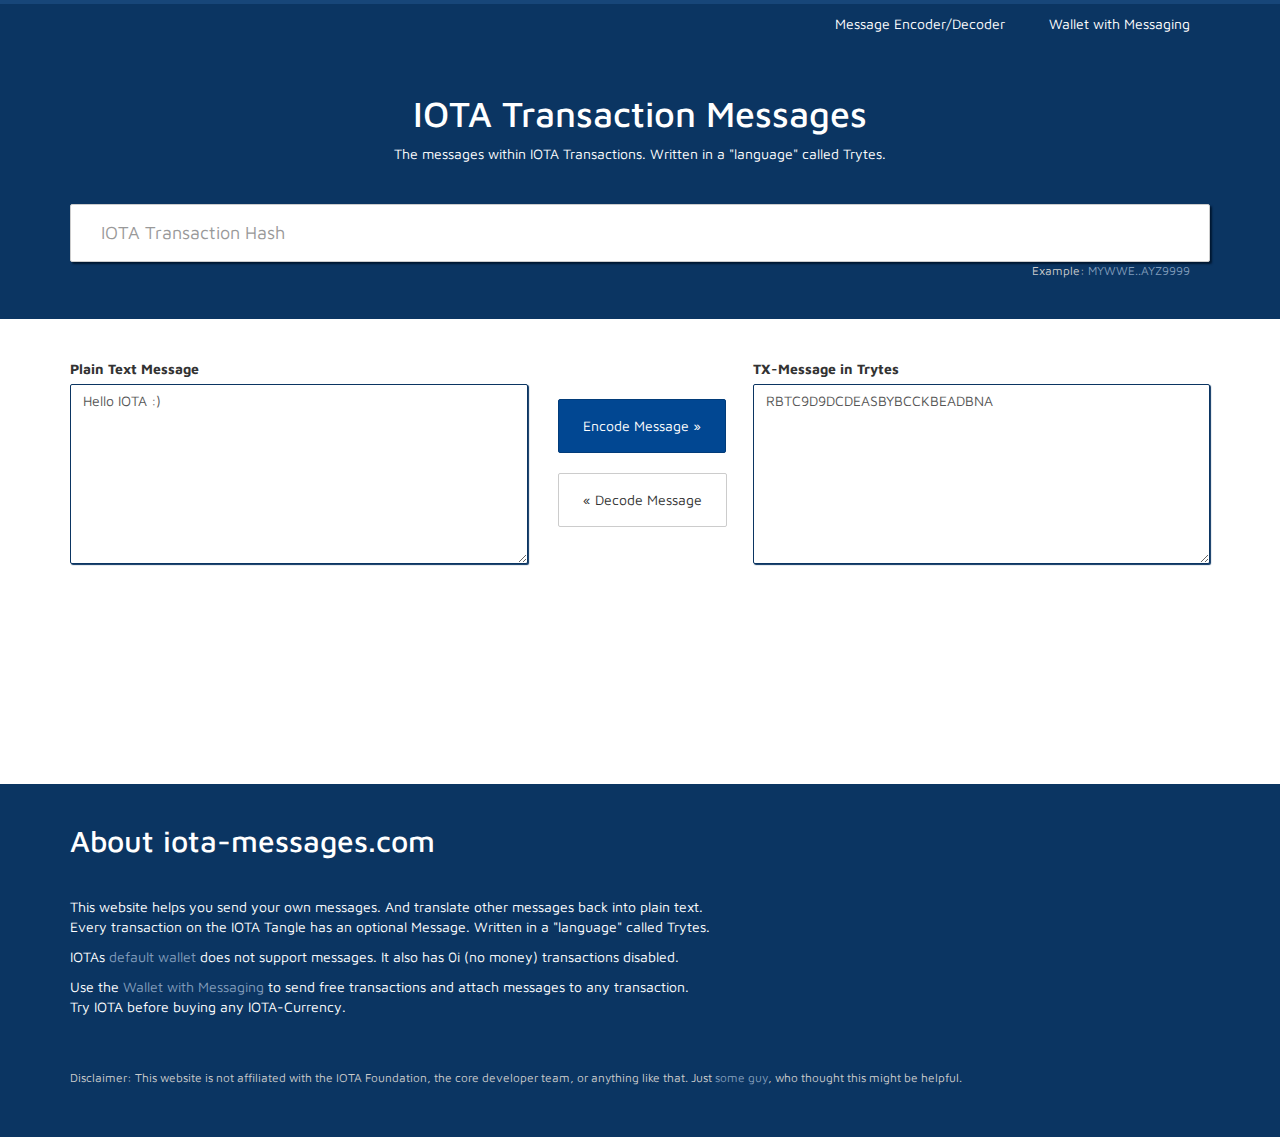
==== index.html @ 5a86f571 "First version" ====
<!doctype html>
<html>
    <head>
        <title>IOTA Messages</title>
        <link rel="stylesheet" href="lib/bootstrap/css/iota-messages-theme.min.css">
        <link rel="stylesheet" href="style.css">
        <link href="https://fonts.googleapis.com/css?family=Maven+Pro:400,500,700" rel="stylesheet" />
    </head>
    <body>
        <header>
            <div class="container">
                <div class="pull-right">
                    <a href="index.html">Message Encoder/Decoder</a>
                    <a href="message-wallet.html">Wallet with Messaging</a>
                </div>
            </div>
        </header>
        <section class="dark">
            <div class="container">
                <h1>IOTA Transaction Messages</h1>
                <p class="subtitle">The messages within IOTA Transactions. Written in a "language" called Trytes.</p>
                <form action="view.html" method="GET">
                    <input type="text" class="form-control search" placeholder="IOTA Transaction Hash" name="tx" id="txSearch">
                    <small style="display: block; padding: 0 20px; text-align:right;">
                    Example: <a href="view.html?tx=MYWWELRTIQRBHU9INRLDAJIQ9KUXHNDMVEUDIEFKQAU9A9ZMXBSSWCV9HFSTLRXEOXXLNKAOYYAYZ9999">MYWWE..AYZ9999</a>
                    </small>
                </form>
            </div>
        </section>

        <section class="light">
            <div class="container">
                <div class="row">
                    <div class="col-xs-12 col-sm-4 col-lg-5">
                        <label>Plain Text Message</label>
                        <textarea id="msgPlain" class="form-control" style="height: 180px">Hello IOTA :)</textarea>
                    </div>
                    <div class="col-xs-12 col-sm-4 col-lg-2">
                        <center>
                            <br><br>
                            <button class="btn btn-primary" onclick="encode()">Encode Message &raquo;</button>
                            <br><br>
                            <button class="btn btn-default" onclick="decode()">&laquo; Decode Message</button>
                            <br><br><br>
                        </center>
                    </div>
                    <div class="col-xs-12 col-sm-4 col-lg-5">
                        <label>TX-Message in Trytes</label>
                        <textarea id="msgTrytes" class="form-control" style="height: 180px; margin: 0 0 20px 0;"></textarea>
                    </div>
                </div>
                <div id="error" class="alert alert-danger" style="display:none; margin: 20px 0 0 0;"></div>
            </div>

            <div class="space160"></div>
        </section>

        <section class="dark">
            <div class="container">
                <h2>About iota-messages.com</h2>

                <p>
                    This website helps you send your own messages. And translate other messages back into plain text.
                    <br>
                    Every transaction on the IOTA Tangle has an optional Message. Written in a "language" called Trytes.
                </p>
                <p>
                    IOTAs <a href="https://github.com/iotaledger/wallet">default wallet</a> does not support messages. It also has 0i (no money) transactions disabled.
                </p>
                <p>
                    Use the <a href="message-wallet.html">Wallet with Messaging</a> to send free transactions and attach messages to any transaction.
                    <br>
                    Try IOTA before buying any IOTA-Currency.
                </p>

                <p>
                    <br><br>
                    <small>
                        Disclaimer: This website is not affiliated with the IOTA Foundation, the core developer team, or anything like that. Just <a href="https://github.com/julius">some guy</a>, who thought this might be helpful.
                    </small>
                </p>
            </div>
        </section>

        <script src="lib/jquery-3.2.1.min.js"></script>
        <script src="lib/lodash.min.js"></script>
        <script src="lib/bootstrap/js/bootstrap.min.js"></script>
        <script src="lib/iota.js"></script>
        <script>
            var iotaUtils = new IOTA().utils;
            var iotaValid = new IOTA().valid;
            
            function encode() {
                $("#error").hide();
                var trytes = iotaUtils.toTrytes($("#msgPlain").val());
                $("#msgTrytes").val(trytes);

                if (trytes.length > 2187) {
                    showError("ATTENTION: Your message is too long to fit into a IOTA-Transaction.");
                }
            }

            function decode() {
                $("#error").hide();
                var trytes = $("#msgTrytes").val();
                if (trytes.length % 2 !== 0) {
                    trytes = trytes + "9";
                }

                if (!iotaValid.isTrytes(trytes)) {
                    return showError("Invalid TX-Message. Characters must all be trytes (A-Z and 9).");
                }

                var msg = _.trim(iotaUtils.fromTrytes(trytes).replace(/\0/g, ""));
                $("#msgPlain").val(msg);
            }

            function showError(msg) {
                $("#error").text(msg).show();
            }

            encode();
        
        </script>
    </body>
</html>
---- style.css ----
h1 {
    text-align: center;
    margin: 10px 0 10px;
}
p.subtitle {
    text-align: center;
    margin: 0 0 40px 0;
}

h2 {
    margin: 0 0 40px 0;
}
h4 {
    margin: 0 0 40px 0;
}

input[type=text].form-control.search {
    padding: 28px 30px;
    font-size: 18px;
}

header {
    padding: 0 0 0;
    background: #0b3562;
    color: white;
    line-height: 40px;
    border-top: solid 4px #174679;
}
header a {
    display: inline-block;
    padding: 0 20px;
    color: white;
    text-decoration: none;
}
header a:hover {
    background: #174679;
    color: white;
    text-decoration: none;
    border-bottom-left-radius: 2px;
    border-bottom-right-radius: 2px;
    box-shadow: 0 1px 1px #042447;
}
section {
    padding: 40px 0;
}
section.dark {
    background: #0b3562;
    color: white;
}
section.light-gray {
    background: #DDD;
}
section.dark .form-control {
    box-shadow: 2px 2px 2px #011831;
}
.space160 {
    height: 160px;
}
section.light .form-control {
    box-shadow: 1px 1px 1px #0b3562;
    border-color: #0b3562;
}
section.dark small {
    color: #CCC;
}
section.dark small a {
    color: #829dbb;
}
section.dark a {
    color: #829dbb;
}

#screencast {
    padding: 0;
}
#screencast img {
    box-shadow: 0 0 10px #444;
    border-radius: 2px;
    /*border: solid 2px #0b3562;*/
    /*border-top: solid 40px #111;
    border-bottom: solid 40px #111;*/
}

.panel {
    border-radius: 2px;
}
.alert {
    border-radius: 2px;
    font-weight: bold;
    border-width: 2px;
}

.btn {
    border-radius: 2px;
    padding: 16px 24px;
}

.form-control {
    border-radius: 2px;
    box-shadow: none;
}

pre#msgPlainText {
    border: 0;
    background: transparent;
    font-size: inherit;
    line-height: inherit;
    font-family: inherit;
}


/** Loading. SRC: https://projects.lukehaas.me/css-loaders/ **/
#stepLoading {
    overflow: hidden;
}
.loader,
.loader:after {
  border-radius: 50%;
  width: 10em;
  height: 10em;
}
.loader {
  margin: 60px auto;
  font-size: 10px;
  position: relative;
  text-indent: -9999em;
  border-top: 1.1em solid rgba(1,71,146, 0.2);
  border-right: 1.1em solid rgba(1,71,146, 0.2);
  border-bottom: 1.1em solid rgba(1,71,146, 0.2);
  border-left: 1.1em solid #014792;
  -webkit-transform: translateZ(0);
  -ms-transform: translateZ(0);
  transform: translateZ(0);
  -webkit-animation: load8 1.1s infinite linear;
  animation: load8 1.1s infinite linear;
}
@-webkit-keyframes load8 {
  0% {
    -webkit-transform: rotate(0deg);
    transform: rotate(0deg);
  }
  100% {
    -webkit-transform: rotate(360deg);
    transform: rotate(360deg);
  }
}
@keyframes load8 {
  0% {
    -webkit-transform: rotate(0deg);
    transform: rotate(0deg);
  }
  100% {
    -webkit-transform: rotate(360deg);
    transform: rotate(360deg);
  }
}
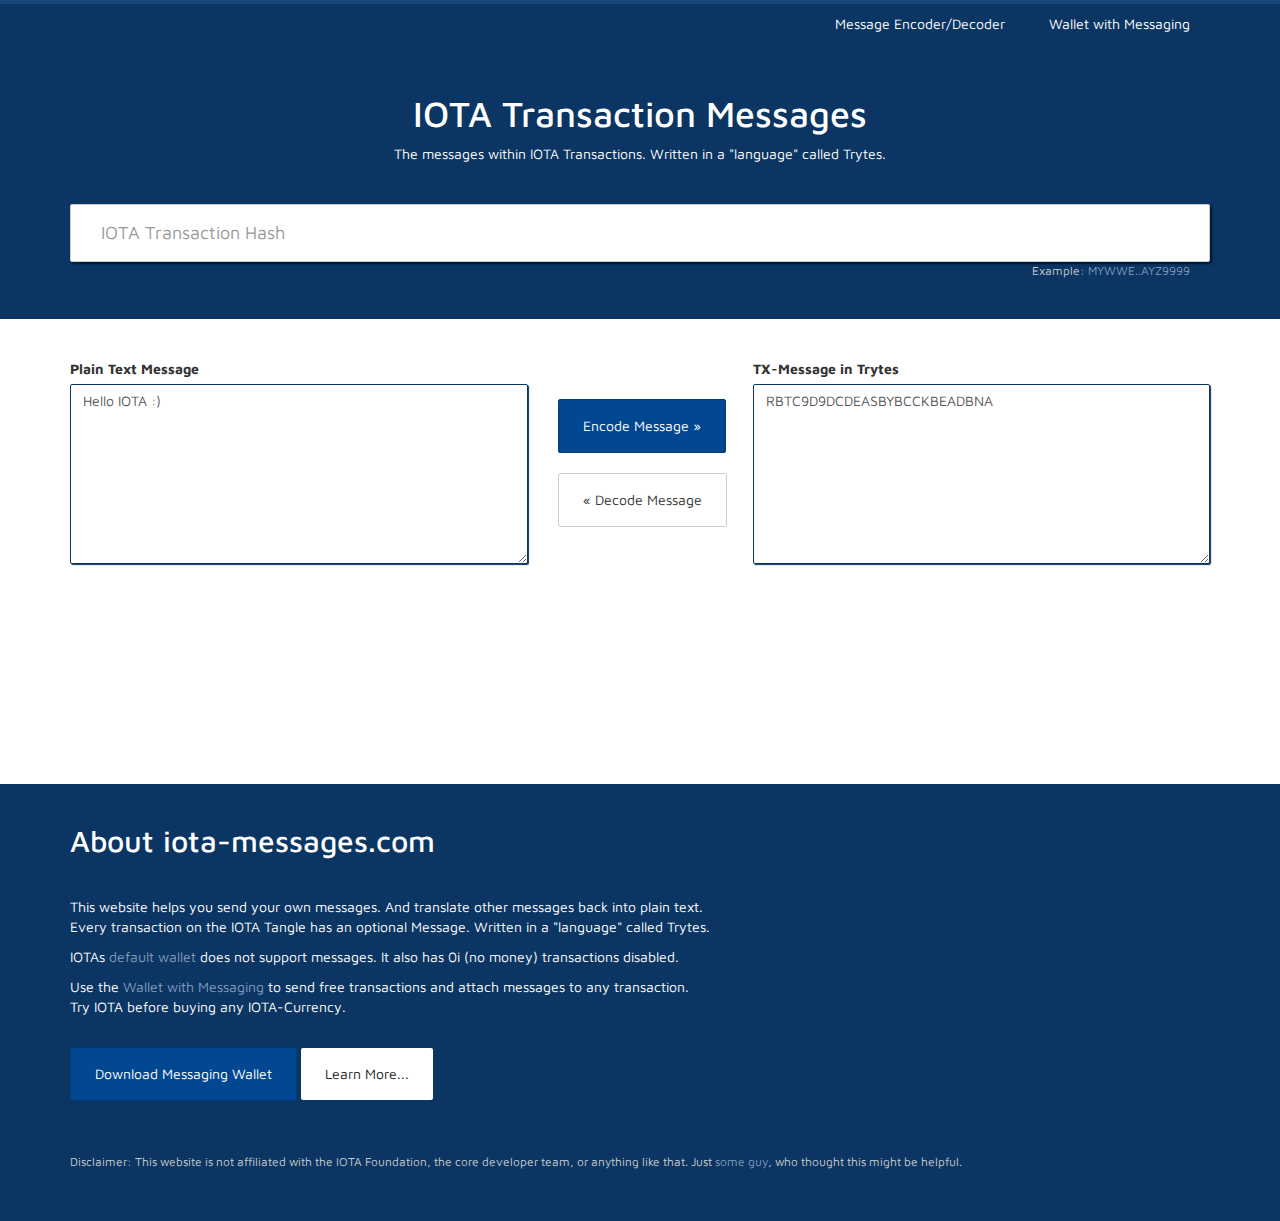
==== commit 30d98405: "Wallet release" ====
--- a/index.html
+++ b/index.html
@@ -74,6 +74,12 @@
                 </p>
 
                 <p>
+                    <br>
+                    <a href="https://github.com/julius/wallet/releases/tag/v2.5.4-i0+msg" target="_blank" class="btn btn-primary">Download Messaging Wallet</a>
+                    <a href="message-wallet.html" class="btn btn-default">Learn More...</a>
+                </p>
+
+                <p>
                     <br><br>
                     <small>
                         Disclaimer: This website is not affiliated with the IOTA Foundation, the core developer team, or anything like that. Just <a href="https://github.com/julius">some guy</a>, who thought this might be helpful.
--- a/style.css
+++ b/style.css
@@ -68,6 +68,13 @@
 }
 section.dark a {
     color: #829dbb;
+}
+section.dark a.btn.btn-primary {
+    color: white;
+}
+section.dark a.btn.btn-default {
+    color: #222;
+    border: 0;
 }
 
 #screencast {
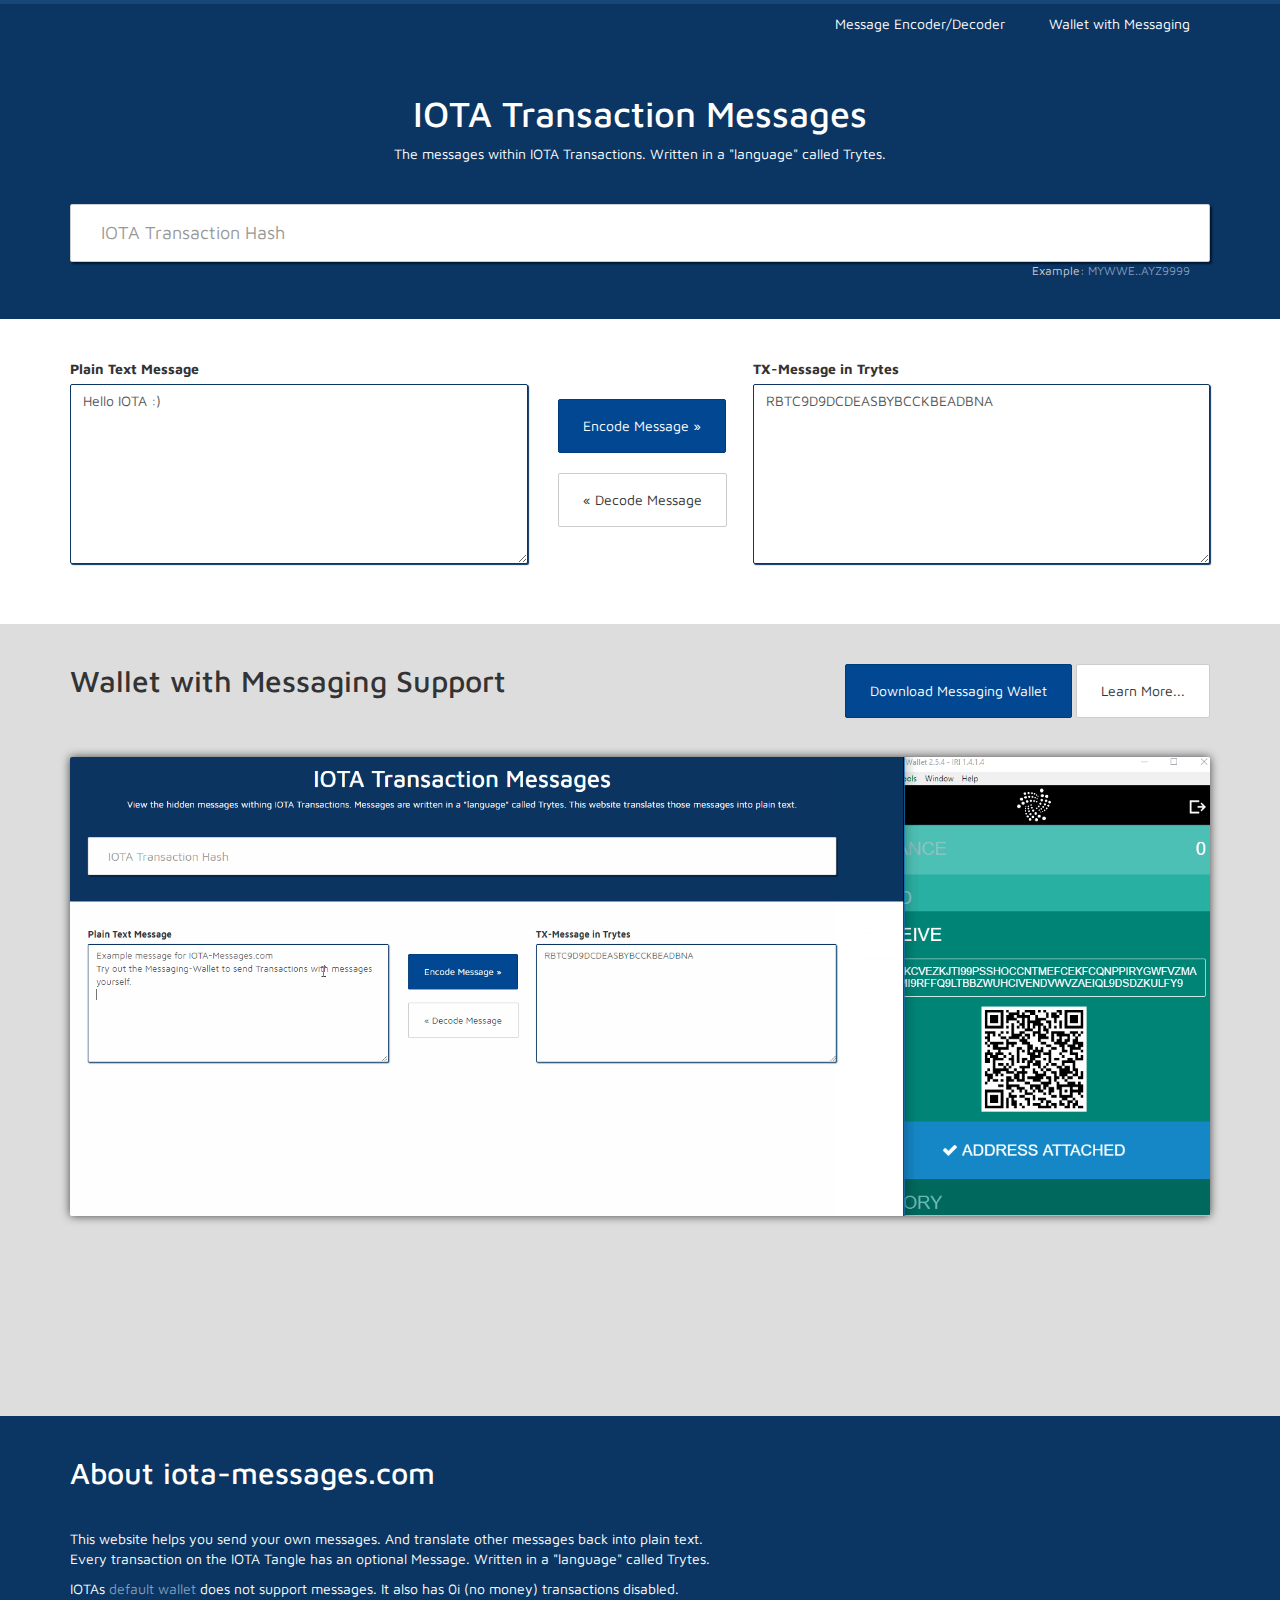
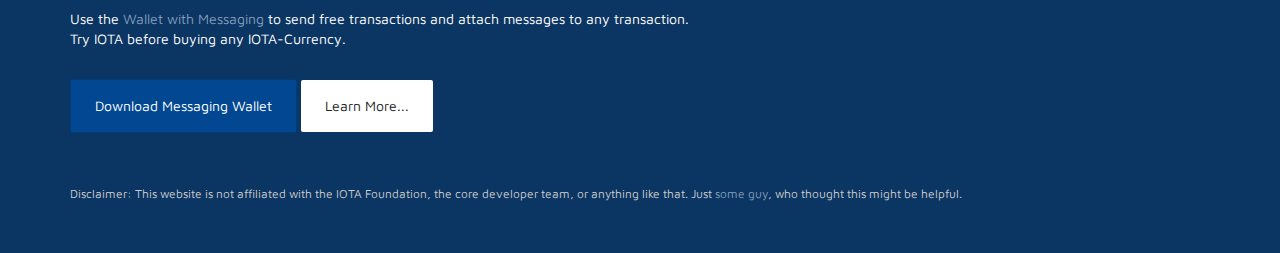
==== commit 6a9ecd4b: "Promote Wallet better" ====
--- a/index.html
+++ b/index.html
@@ -50,6 +50,26 @@
                     </div>
                 </div>
                 <div id="error" class="alert alert-danger" style="display:none; margin: 20px 0 0 0;"></div>
+            </div>
+        </section>
+
+        <section class="light-gray">
+            <div class="container">
+                <div class="row">
+                    <div class="col-xs-12 col-sm-7">
+                        <h2>Wallet with Messaging Support</h2>
+                        <br>
+                    </div>
+                    <div class="col-xs-12 col-sm-5 text-right">
+                        <a href="https://github.com/julius/wallet/releases/tag/v2.5.4-i0+msg" target="_blank" class="btn btn-primary">Download Messaging Wallet</a>
+                        <a href="message-wallet.html" class="btn btn-default">Learn More...</a>
+                        <br><br>
+                    </div>
+                </div>
+
+                <div id="screencast">
+                    <img src="screencast-wallet.gif" class="img-responsive">
+                </div>
             </div>
 
             <div class="space160"></div>
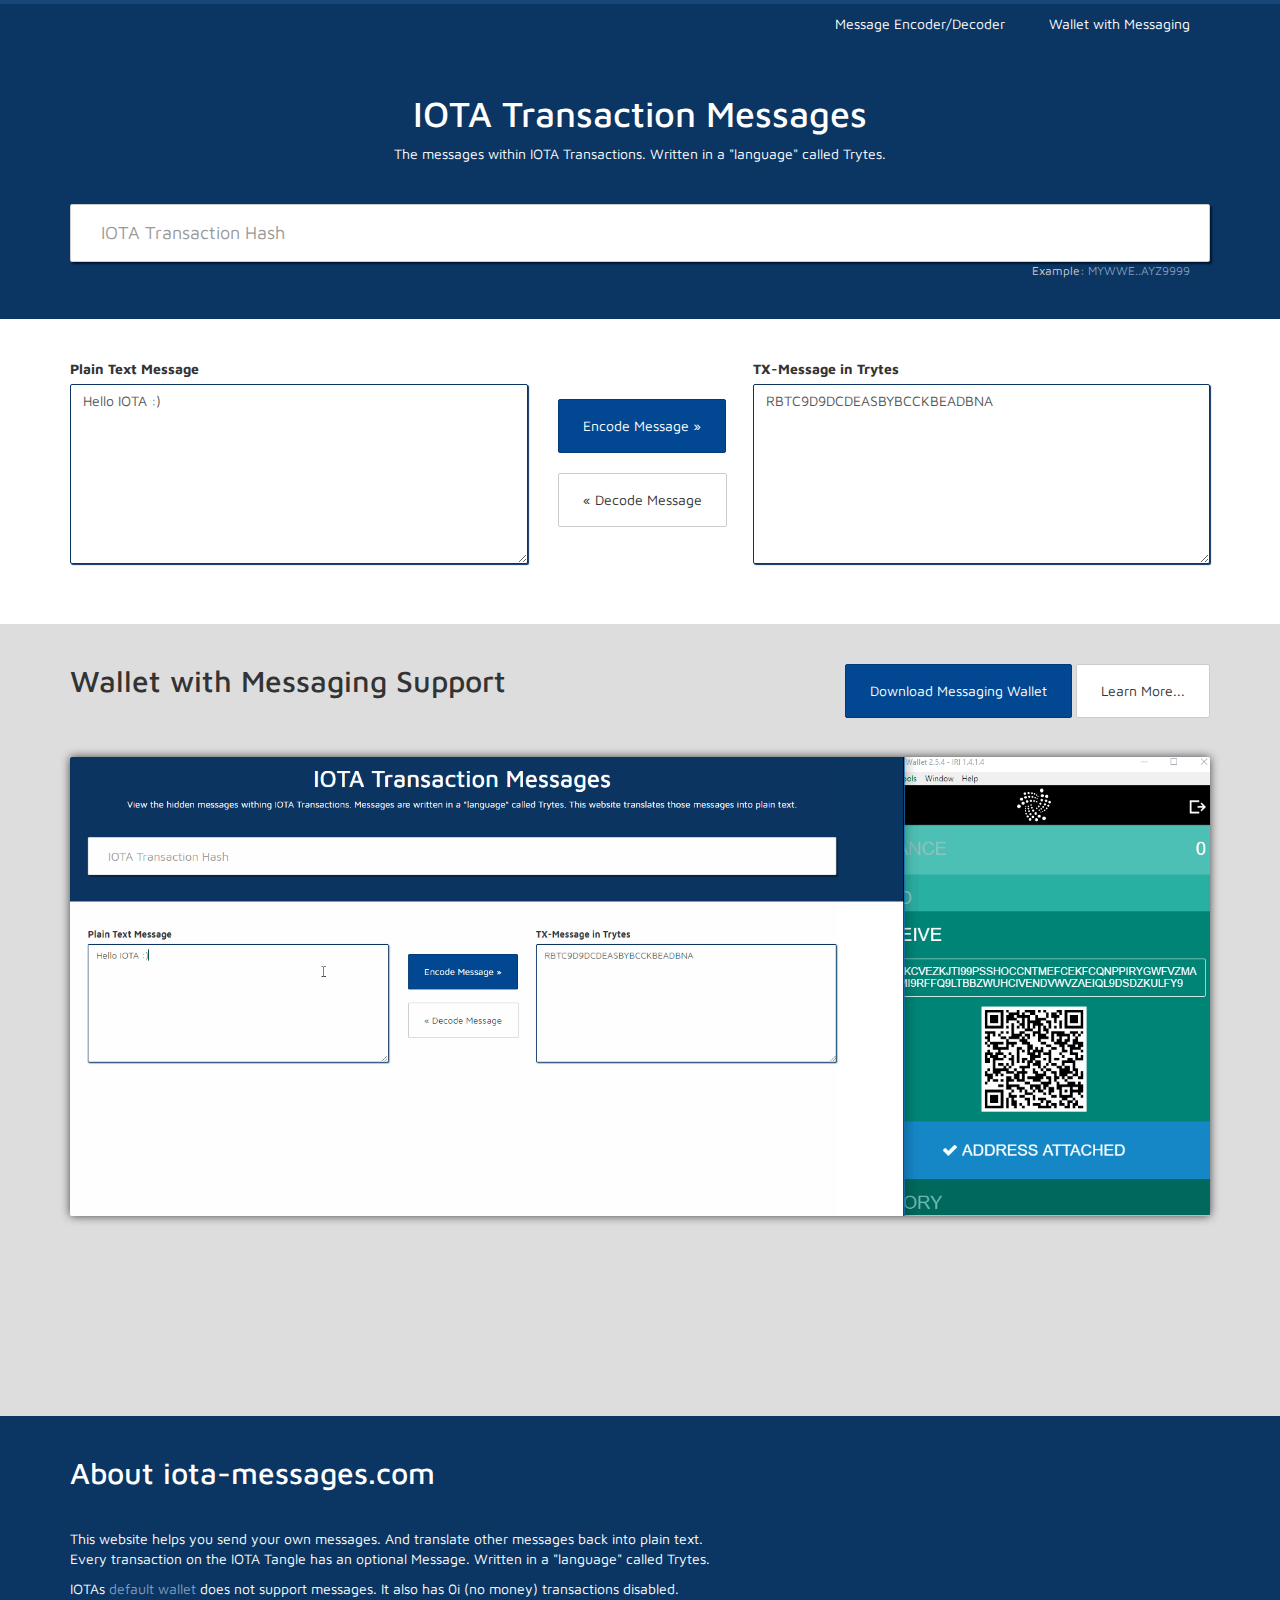
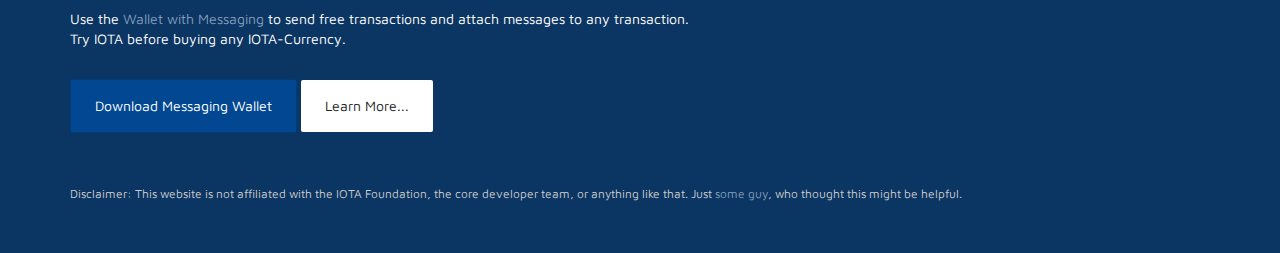
==== commit 33c39aac: "Google Analytics" ====
--- a/index.html
+++ b/index.html
@@ -148,5 +148,15 @@
             encode();
         
         </script>
+        
+        <!-- Global site tag (gtag.js) - Google Analytics -->
+        <script async src="https://www.googletagmanager.com/gtag/js?id=UA-3294256-9"></script>
+        <script>
+        window.dataLayer = window.dataLayer || [];
+        function gtag(){dataLayer.push(arguments);}
+        gtag('js', new Date());
+
+        gtag('config', 'UA-3294256-9');
+        </script>
     </body>
 </html>